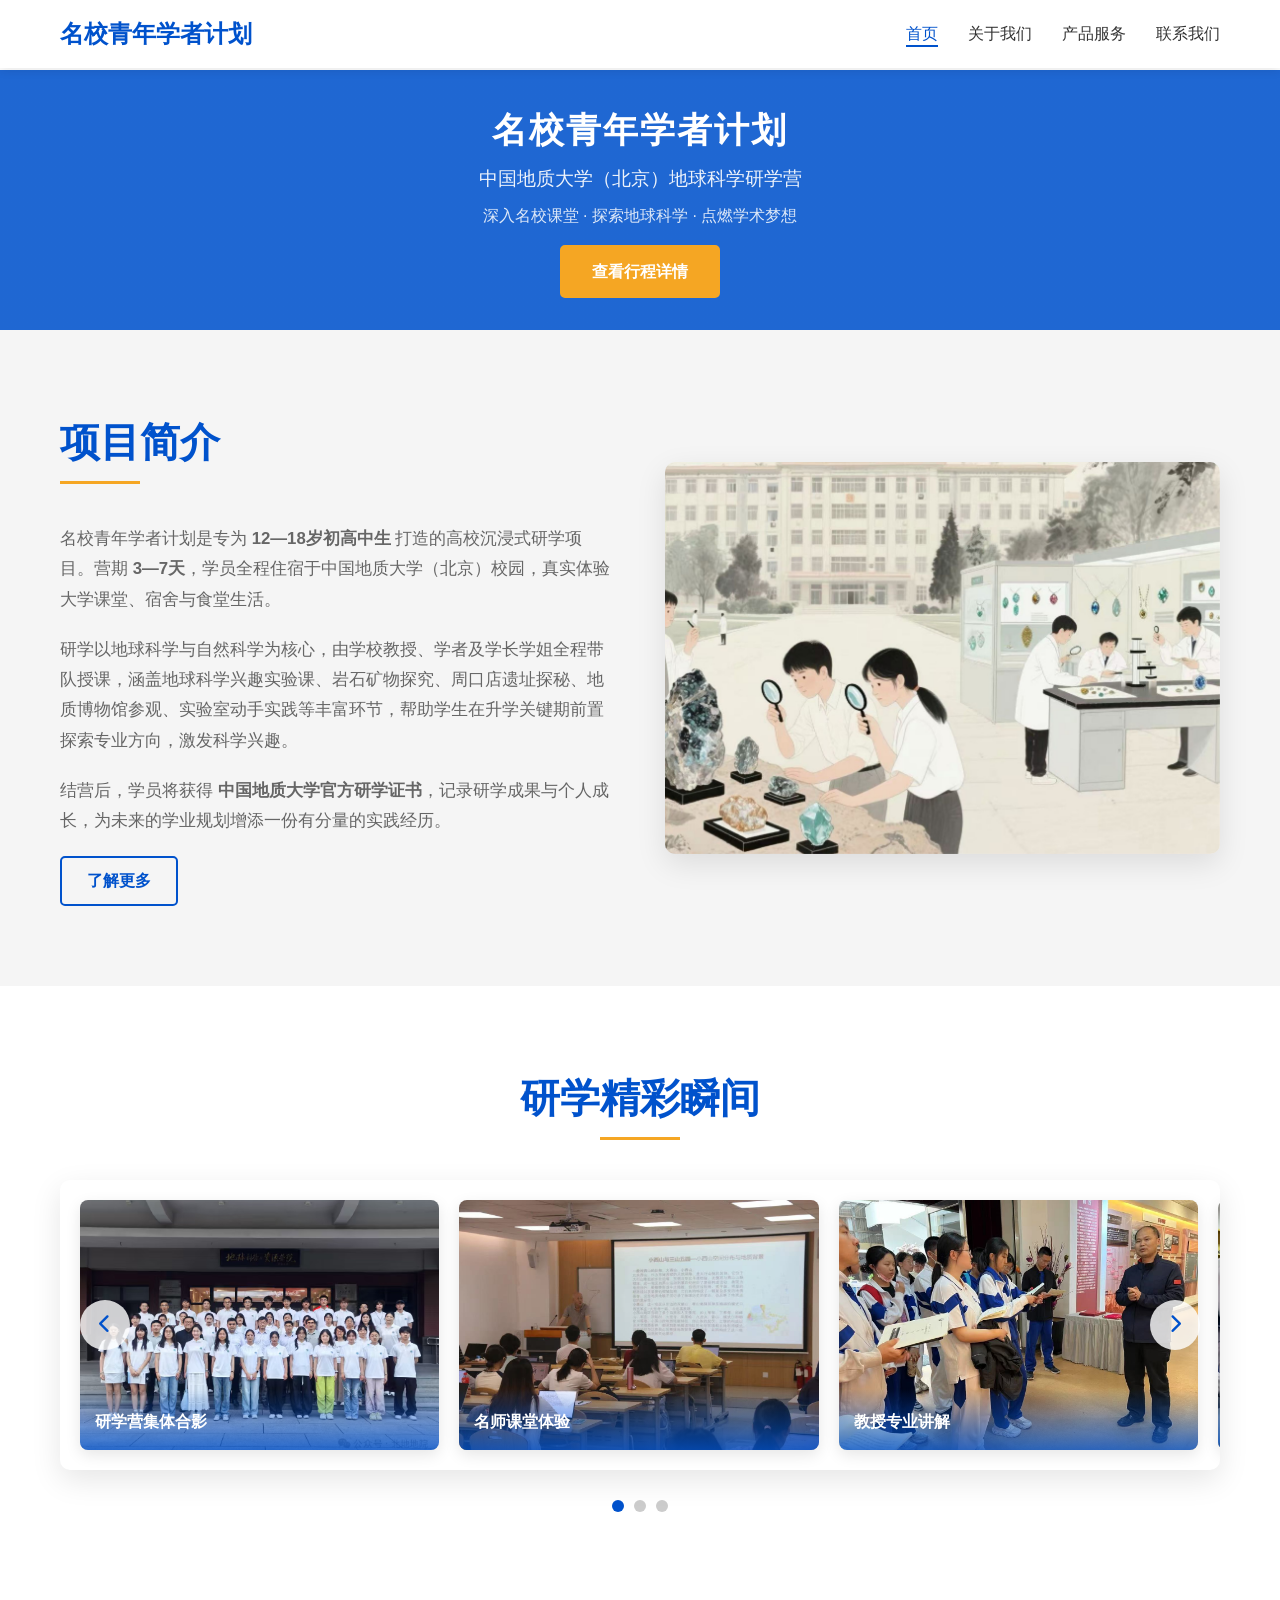
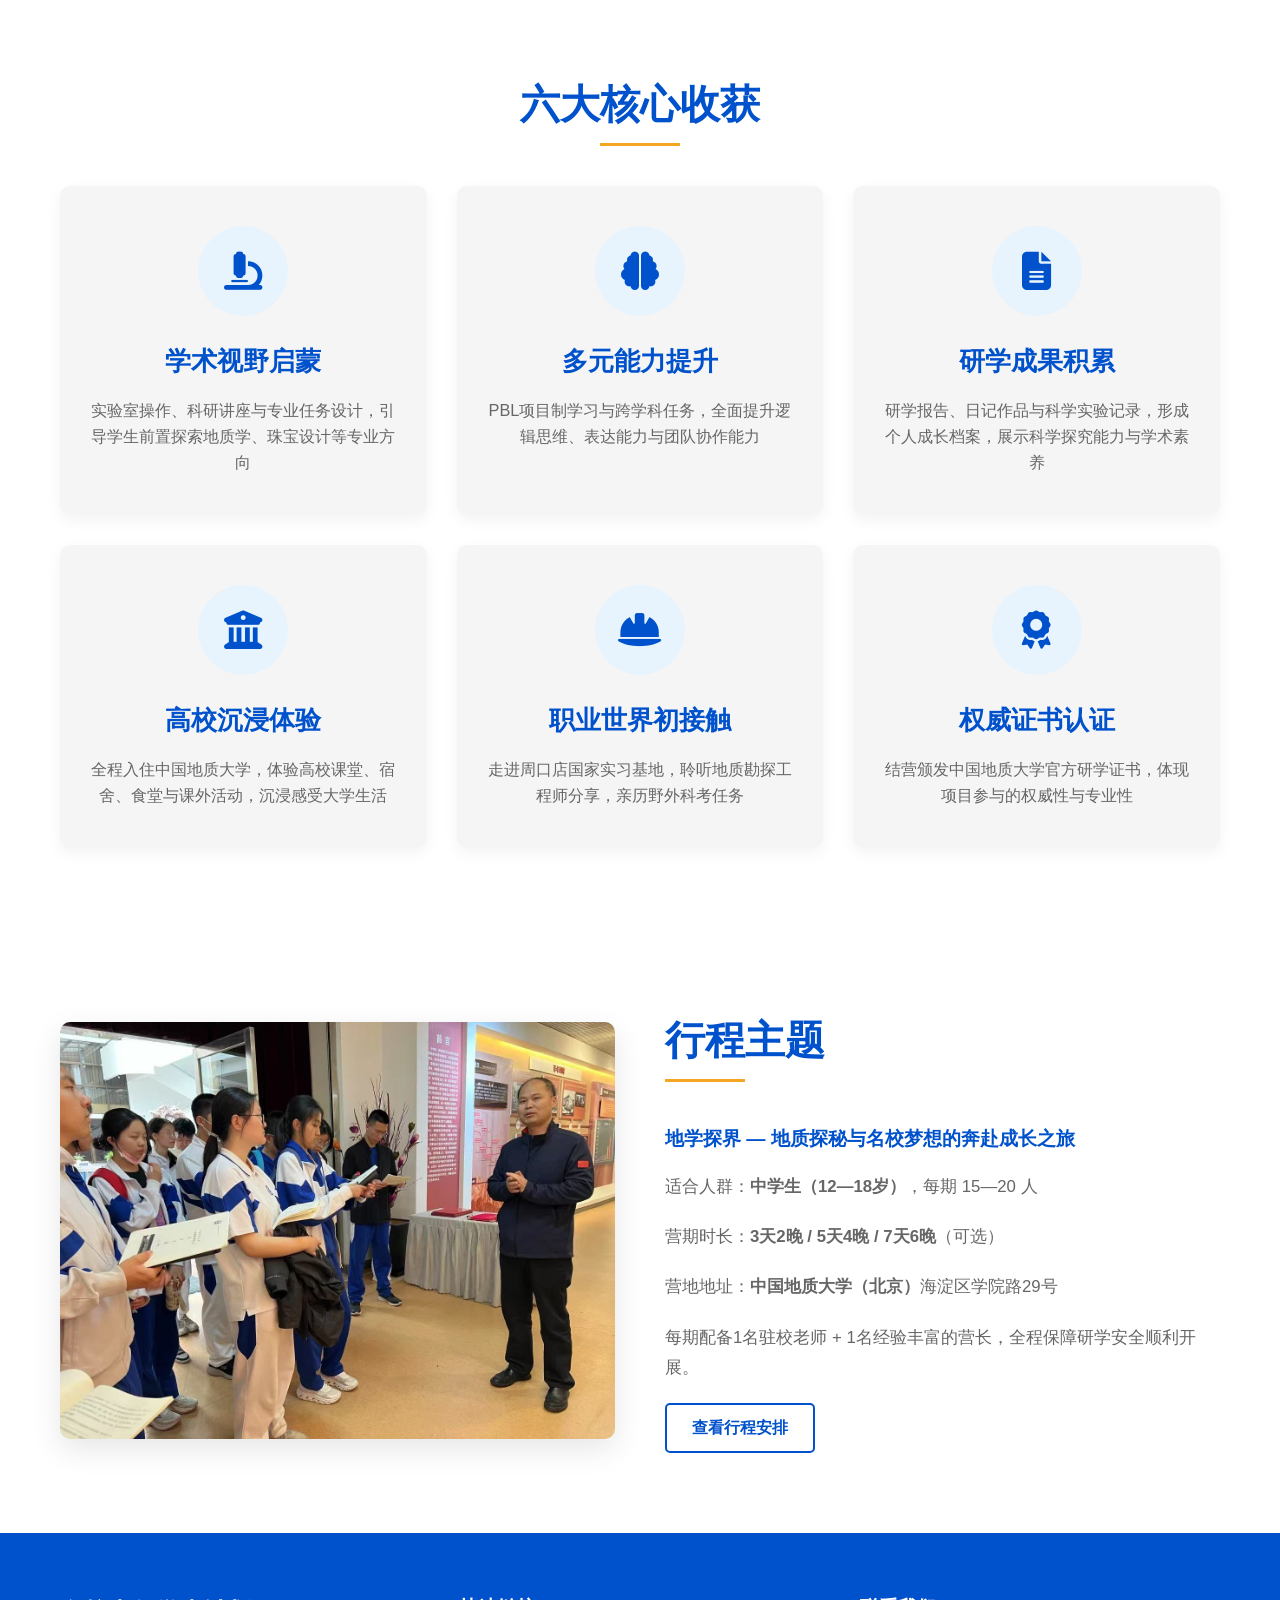
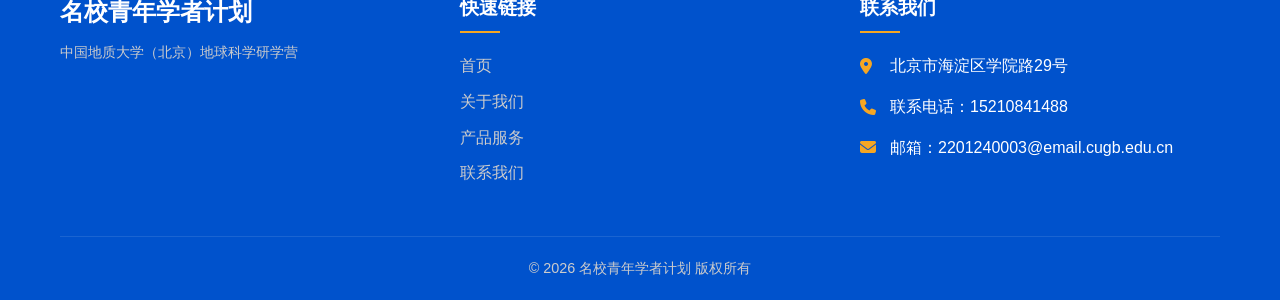
==== index.html @ 051f8dee "Add files via upload" ====
<!DOCTYPE html>
<html lang="zh-CN">
<head>
    <meta charset="UTF-8">
    <meta name="viewport" content="width=device-width, initial-scale=1.0">
    <title>名校青年学者计划 - 中国地质大学（北京）地球科学研学营</title>
    <link rel="stylesheet" href="css/style.css">
    <link rel="stylesheet" href="https://cdnjs.cloudflare.com/ajax/libs/font-awesome/6.4.0/css/all.min.css">
</head>
<body>
    <!-- 导航栏 -->
    <nav class="navbar">
        <div class="container">
            <div class="logo">
                <span class="logo-text">名校青年学者计划</span>
            </div>
            <ul class="nav-links">
                <li><a href="index.html" class="active">首页</a></li>
                <li><a href="about.html">关于我们</a></li>
                <li><a href="services.html">产品服务</a></li>
                <li><a href="contact.html">联系我们</a></li>
            </ul>
            <div class="mobile-menu-btn">
                <i class="fas fa-bars"></i>
            </div>
        </div>
    </nav>

    <!-- 首页横幅（细横条） -->
    <header class="hero-section">
        <div class="hero-content">
            <h1>名校青年学者计划</h1>
            <h2>中国地质大学（北京）地球科学研学营</h2>
            <p>深入名校课堂 · 探索地球科学 · 点燃学术梦想</p>
            <a href="services.html" class="btn-primary">查看行程详情</a>
        </div>
    </header>

    <!-- 项目简介 -->
    <section class="intro-section">
        <div class="container">
            <div class="intro-content">
                <div class="intro-text">
                    <h2 class="section-title">项目简介</h2>
                    <p>名校青年学者计划是专为 <strong>12—18岁初高中生</strong> 打造的高校沉浸式研学项目。营期 <strong>3—7天</strong>，学员全程住宿于中国地质大学（北京）校园，真实体验大学课堂、宿舍与食堂生活。</p>
                    <p>研学以地球科学与自然科学为核心，由学校教授、学者及学长学姐全程带队授课，涵盖地球科学兴趣实验课、岩石矿物探究、周口店遗址探秘、地质博物馆参观、实验室动手实践等丰富环节，帮助学生在升学关键期前置探索专业方向，激发科学兴趣。</p>
                    <p>结营后，学员将获得 <strong>中国地质大学官方研学证书</strong>，记录研学成果与个人成长，为未来的学业规划增添一份有分量的实践经历。</p>
                    <a href="about.html" class="btn-secondary">了解更多</a>
                </div>
                <div class="intro-image">
                    <img src="images/背景图.jpg" alt="名校课堂教学">
                </div>
            </div>
        </div>
    </section>

    <!-- 图片滚动展示 -->
    <section class="gallery-section">
        <div class="container">
            <h2 class="section-title">研学精彩瞬间</h2>
            <div class="gallery-slider">
                <div class="gallery-track">
                    <div class="gallery-item">
                        <img src="images/合影.jpg" alt="研学营集体合影">
                        <div class="img-caption">研学营集体合影</div>
                    </div>
                    <div class="gallery-item">
                        <img src="images/授课.jpg" alt="名师课堂体验">
                        <div class="img-caption">名师课堂体验</div>
                    </div>
                    <div class="gallery-item">
                        <img src="images/讲解.jpg" alt="教授专业讲解">
                        <div class="img-caption">教授专业讲解</div>
                    </div>
                    <div class="gallery-item">
                        <img src="images/实验 (5).jpg" alt="科学实验探究">
                        <div class="img-caption">科学实验探究</div>
                    </div>
                    <div class="gallery-item">
                        <img src="images/博物馆 (3).jpg" alt="博物馆标本观察">
                        <div class="img-caption">博物馆标本观察</div>
                    </div>
                    <div class="gallery-item">
                        <img src="images/博物馆.jpg" alt="地质博物馆参观">
                        <div class="img-caption">地质博物馆参观</div>
                    </div>
                    <div class="gallery-item">
                        <img src="images/实习 (2).jpg" alt="野外地质实习">
                        <div class="img-caption">野外地质实习</div>
                    </div>
                    <div class="gallery-item">
                        <img src="images/实习.jpg" alt="地质实践考察">
                        <div class="img-caption">地质实践考察</div>
                    </div>
                    <div class="gallery-item">
                        <img src="images/报告.jpg" alt="研学成果汇报">
                        <div class="img-caption">研学成果汇报</div>
                    </div>
                </div>
                <button class="slider-btn prev-btn"><i class="fas fa-chevron-left"></i></button>
                <button class="slider-btn next-btn"><i class="fas fa-chevron-right"></i></button>
            </div>
            <div class="gallery-dots"></div>
        </div>
    </section>

    <!-- 六大收获亮点 -->
    <section class="highlights-section">
        <div class="container">
            <h2 class="section-title">六大核心收获</h2>
            <div class="highlights-grid">
                <div class="highlight-card">
                    <div class="highlight-icon">
                        <i class="fas fa-microscope"></i>
                    </div>
                    <h3>学术视野启蒙</h3>
                    <p>实验室操作、科研讲座与专业任务设计，引导学生前置探索地质学、珠宝设计等专业方向</p>
                </div>
                <div class="highlight-card">
                    <div class="highlight-icon">
                        <i class="fas fa-brain"></i>
                    </div>
                    <h3>多元能力提升</h3>
                    <p>PBL项目制学习与跨学科任务，全面提升逻辑思维、表达能力与团队协作能力</p>
                </div>
                <div class="highlight-card">
                    <div class="highlight-icon">
                        <i class="fas fa-file-alt"></i>
                    </div>
                    <h3>研学成果积累</h3>
                    <p>研学报告、日记作品与科学实验记录，形成个人成长档案，展示科学探究能力与学术素养</p>
                </div>
                <div class="highlight-card">
                    <div class="highlight-icon">
                        <i class="fas fa-university"></i>
                    </div>
                    <h3>高校沉浸体验</h3>
                    <p>全程入住中国地质大学，体验高校课堂、宿舍、食堂与课外活动，沉浸感受大学生活</p>
                </div>
                <div class="highlight-card">
                    <div class="highlight-icon">
                        <i class="fas fa-hard-hat"></i>
                    </div>
                    <h3>职业世界初接触</h3>
                    <p>走进周口店国家实习基地，聆听地质勘探工程师分享，亲历野外科考任务</p>
                </div>
                <div class="highlight-card">
                    <div class="highlight-icon">
                        <i class="fas fa-award"></i>
                    </div>
                    <h3>权威证书认证</h3>
                    <p>结营颁发中国地质大学官方研学证书，体现项目参与的权威性与专业性</p>
                </div>
            </div>
        </div>
    </section>

    <!-- 行程主题与受众 -->
    <section class="intro-section" style="background-color: #fff;">
        <div class="container">
            <div class="intro-content">
                <div class="intro-image">
                    <img src="images/讲解.jpg" alt="专家讲解地质知识">
                </div>
                <div class="intro-text">
                    <h2 class="section-title">行程主题</h2>
                    <p style="font-size:1.2rem; color: var(--primary-color); font-weight:600; margin-bottom:15px;">地学探界 — 地质探秘与名校梦想的奔赴成长之旅</p>
                    <p>适合人群：<strong>中学生（12—18岁）</strong>，每期 15—20 人</p>
                    <p>营期时长：<strong>3天2晚 / 5天4晚 / 7天6晚</strong>（可选）</p>
                    <p>营地地址：<strong>中国地质大学（北京）</strong>海淀区学院路29号</p>
                    <p>每期配备1名驻校老师 + 1名经验丰富的营长，全程保障研学安全顺利开展。</p>
                    <a href="services.html" class="btn-secondary">查看行程安排</a>
                </div>
            </div>
        </div>
    </section>

    <!-- 页脚 -->
    <footer class="footer">
        <div class="container">
            <div class="footer-content">
                <div class="footer-logo">
                    <h3>名校青年学者计划</h3>
                    <p style="margin-top:10px; color:#ccc; font-size:0.9rem;">中国地质大学（北京）地球科学研学营</p>
                </div>
                <div class="footer-links">
                    <h4>快速链接</h4>
                    <ul>
                        <li><a href="index.html">首页</a></li>
                        <li><a href="about.html">关于我们</a></li>
                        <li><a href="services.html">产品服务</a></li>
                        <li><a href="contact.html">联系我们</a></li>
                    </ul>
                </div>
                <div class="footer-contact">
                    <h4>联系我们</h4>
                    <p><i class="fas fa-map-marker-alt"></i> 北京市海淀区学院路29号</p>
                    <p><i class="fas fa-phone"></i> 联系电话：15210841488</p>
                    <p><i class="fas fa-envelope"></i> 邮箱：2201240003@email.cugb.edu.cn</p>
                </div>
            </div>
            <div class="footer-bottom">
                <p>&copy; 2026 名校青年学者计划 版权所有</p>
            </div>
        </div>
    </footer>

    <script src="js/main.js"></script>
</body>
</html>
---- css/style.css ----
/* 全局样式 */
:root {
    --primary-color: #0052CC; /* 地大蓝 - 学校标准识别色 C:100 M:60 Y:0 K:20 */
    --secondary-color: #F5A623; /* 辅助色 - 橙色 */
    --accent-color: #E8F4FD; /* 浅蓝辅助色 */
    --dark-color: #333333;
    --light-color: #FFFFFF;
    --gray-color: #F5F5F5;
    --text-color: #333333;
    --text-light: #666666;
}

* {
    margin: 0;
    padding: 0;
    box-sizing: border-box;
}

body {
    font-family: 'Microsoft YaHei', 'Segoe UI', Arial, sans-serif;
    line-height: 1.6;
    color: var(--text-color);
}

.container {
    width: 100%;
    max-width: 1200px;
    margin: 0 auto;
    padding: 0 20px;
}

/* 导航栏样式 */
.navbar {
    background-color: var(--light-color);
    box-shadow: 0 2px 10px rgba(0, 0, 0, 0.1);
    position: fixed;
    width: 100%;
    top: 0;
    z-index: 1000;
}

.navbar .container {
    display: flex;
    justify-content: space-between;
    align-items: center;
    padding: 15px 20px;
}

.logo {
    display: flex;
    align-items: center;
    gap: 10px;
}

.logo-img {
    height: 40px;
    width: auto;
}

.logo-text {
    font-size: 1.5rem;
    font-weight: bold;
    color: var(--primary-color);
}

.nav-links {
    display: flex;
    list-style: none;
    gap: 30px;
}

.nav-links a {
    text-decoration: none;
    color: var(--text-color);
    font-weight: 500;
    transition: color 0.3s;
    padding: 5px 0;
    position: relative;
}

.nav-links a:hover,
.nav-links a.active {
    color: var(--primary-color);
}

.nav-links a.active::after {
    content: '';
    position: absolute;
    bottom: 0;
    left: 0;
    width: 100%;
    height: 2px;
    background-color: var(--primary-color);
}

.mobile-menu-btn {
    display: none;
    font-size: 1.5rem;
    cursor: pointer;
    color: var(--primary-color);
}

/* 首页横幅 - 细横条样式 */
.hero-section {
    background: linear-gradient(rgba(0, 82, 204, 0.88), rgba(0, 82, 204, 0.88)), url('images/背景图.jpg');
    background-size: cover;
    background-position: center;
    display: flex;
    align-items: center;
    justify-content: center;
    text-align: center;
    color: var(--light-color);
    margin-top: 70px;
    padding: 32px 20px;
    position: relative;
}

.hero-overlay {
    display: none;
}

.hero-content {
    position: relative;
    z-index: 1;
    max-width: 900px;
    padding: 0 20px;
}

.hero-content h1 {
    font-size: 2.2rem;
    margin-bottom: 6px;
    font-weight: 700;
    letter-spacing: 2px;
}

.hero-content h2 {
    font-size: 1.2rem;
    margin-bottom: 8px;
    font-weight: 400;
    opacity: 0.92;
}

.hero-content p {
    font-size: 1rem;
    margin-bottom: 16px;
    opacity: 0.85;
}

.btn-primary {
    display: inline-block;
    background-color: var(--secondary-color);
    color: var(--light-color);
    padding: 12px 30px;
    border-radius: 5px;
    text-decoration: none;
    font-weight: 600;
    transition: all 0.3s;
    border: 2px solid var(--secondary-color);
}

.btn-primary:hover {
    background-color: transparent;
    color: var(--secondary-color);
}

.btn-secondary {
    display: inline-block;
    background-color: transparent;
    color: var(--primary-color);
    padding: 10px 25px;
    border-radius: 5px;
    text-decoration: none;
    font-weight: 600;
    transition: all 0.3s;
    border: 2px solid var(--primary-color);
}

.btn-secondary:hover {
    background-color: var(--primary-color);
    color: var(--light-color);
}

/* 背景图展示 */
.featured-image {
    padding: 80px 0;
    background-color: var(--gray-color);
}

.image-container {
    border-radius: 10px;
    overflow: hidden;
    box-shadow: 0 10px 30px rgba(0, 0, 0, 0.1);
}

.full-width-img {
    width: 100%;
    height: auto;
    display: block;
    transition: transform 0.5s;
}

.full-width-img:hover {
    transform: scale(1.02);
}

/* 图片滚动展示 */
.gallery-section {
    padding: 80px 0;
    background-color: var(--light-color);
}

.section-title {
    text-align: center;
    font-size: 2.5rem;
    margin-bottom: 50px;
    color: var(--primary-color);
    position: relative;
}

.section-title::after {
    content: '';
    position: absolute;
    bottom: -10px;
    left: 50%;
    transform: translateX(-50%);
    width: 80px;
    height: 3px;
    background-color: var(--secondary-color);
}

.gallery-slider {
    position: relative;
    overflow: hidden;
    border-radius: 10px;
    box-shadow: 0 10px 30px rgba(0, 0, 0, 0.1);
}

.gallery-track {
    display: flex;
    transition: transform 0.5s ease;
    gap: 20px;
    padding: 20px;
}

.gallery-item {
    min-width: calc(33.333% - 14px);
    position: relative;
    border-radius: 8px;
    overflow: hidden;
    box-shadow: 0 5px 15px rgba(0, 0, 0, 0.1);
    transition: transform 0.3s;
}

.gallery-item:hover {
    transform: translateY(-10px);
}

.gallery-item img {
    width: 100%;
    height: 250px;
    object-fit: cover;
    display: block;
}

.img-caption {
    position: absolute;
    bottom: 0;
    left: 0;
    width: 100%;
    background: linear-gradient(transparent, rgba(0, 82, 204, 0.8));
    color: var(--light-color);
    padding: 20px 15px 15px;
    font-weight: 600;
}

.slider-btn {
    position: absolute;
    top: 50%;
    transform: translateY(-50%);
    background-color: rgba(255, 255, 255, 0.8);
    border: none;
    width: 50px;
    height: 50px;
    border-radius: 50%;
    cursor: pointer;
    font-size: 1.2rem;
    color: var(--primary-color);
    transition: all 0.3s;
    z-index: 10;
    display: flex;
    align-items: center;
    justify-content: center;
}

.slider-btn:hover {
    background-color: var(--primary-color);
    color: var(--light-color);
}

.prev-btn {
    left: 20px;
}

.next-btn {
    right: 20px;
}

.gallery-dots {
    display: flex;
    justify-content: center;
    gap: 10px;
    margin-top: 30px;
}

.gallery-dots .dot {
    width: 12px;
    height: 12px;
    border-radius: 50%;
    background-color: #CCCCCC;
    cursor: pointer;
    transition: background-color 0.3s;
}

.gallery-dots .dot.active {
    background-color: var(--primary-color);
}

/* 简介部分 */
.intro-section {
    padding: 80px 0;
    background-color: var(--gray-color);
}

.intro-content {
    display: flex;
    align-items: center;
    gap: 50px;
}

.intro-text {
    flex: 1;
}

.intro-text h2 {
    text-align: left;
}

.intro-text h2::after {
    left: 0;
    transform: none;
}

.intro-text p {
    margin-bottom: 20px;
    color: var(--text-light);
    line-height: 1.8;
    font-size: 1.05rem;
}

.intro-image {
    flex: 1;
    border-radius: 10px;
    overflow: hidden;
    box-shadow: 0 10px 30px rgba(0, 0, 0, 0.1);
}

.intro-image img {
    width: 100%;
    height: auto;
    display: block;
    transition: transform 0.5s;
}

.intro-image:hover img {
    transform: scale(1.05);
}

/* 特色亮点 */
.highlights-section {
    padding: 80px 0;
    background-color: var(--light-color);
}

.highlights-grid {
    display: grid;
    grid-template-columns: repeat(3, 1fr);
    gap: 30px;
}

.highlight-card {
    background-color: var(--gray-color);
    padding: 40px 30px;
    border-radius: 10px;
    text-align: center;
    transition: all 0.3s;
    box-shadow: 0 5px 15px rgba(0, 0, 0, 0.05);
}

.highlight-card:hover {
    transform: translateY(-10px);
    box-shadow: 0 15px 30px rgba(0, 82, 204, 0.15);
}

.highlight-icon {
    width: 90px;
    height: 90px;
    background-color: var(--accent-color);
    border-radius: 50%;
    display: flex;
    align-items: center;
    justify-content: center;
    margin: 0 auto 25px;
    color: var(--primary-color);
    font-size: 2.4rem;
    transition: all 0.3s;
}

.highlight-card:hover .highlight-icon {
    background-color: var(--primary-color);
    color: var(--light-color);
}

.highlight-card h3 {
    font-size: 1.6rem;
    margin-bottom: 15px;
    color: var(--primary-color);
}

.highlight-card p {
    color: var(--text-light);
    font-size: 1.02rem;
}

/* 页脚样式 */
.footer {
    background-color: var(--primary-color);
    color: var(--light-color);
    padding: 60px 0 0;
}

/* 内部页面样式 */
.page-header {
    background: linear-gradient(rgba(0, 82, 204, 0.85), rgba(0, 82, 204, 0.85)), url('images/背景图.jpg');
    background-size: cover;
    background-position: center;
    padding: 50px 0 40px;
    color: var(--light-color);
    text-align: center;
    margin-top: 70px;
}

.page-header h1 {
    font-size: 2.2rem;
    margin-bottom: 8px;
    font-weight: 700;
    letter-spacing: 1px;
}

.page-header p {
    font-size: 1rem;
    opacity: 0.88;
}

.section-desc {
    text-align: center;
    color: var(--text-light);
    max-width: 800px;
    margin: 0 auto 50px;
    line-height: 1.8;
    font-size: 1.05rem;
}

/* 关于我们页面样式 */
.about-intro {
    padding: 80px 0;
    background-color: var(--light-color);
}

.about-content {
    display: flex;
    align-items: center;
    gap: 50px;
}

.about-text {
    flex: 1;
}

.about-text h2 {
    text-align: left;
}

.about-text h2::after {
    left: 0;
    transform: none;
}

.about-text p {
    margin-bottom: 20px;
    color: var(--text-light);
    line-height: 1.8;
    font-size: 1.05rem;
}

.about-image {
    flex: 1;
    border-radius: 10px;
    overflow: hidden;
    box-shadow: 0 10px 30px rgba(0, 0, 0, 0.1);
}

.about-image img {
    width: 100%;
    height: auto;
    display: block;
    transition: transform 0.5s;
}

.about-image:hover img {
    transform: scale(1.05);
}

/* 使命与愿景 */
.mission-section {
    padding: 80px 0;
    background-color: var(--gray-color);
}

.mission-content {
    display: grid;
    grid-template-columns: repeat(auto-fit, minmax(300px, 1fr));
    gap: 30px;
}

.mission-card {
    background-color: var(--light-color);
    padding: 40px 30px;
    border-radius: 10px;
    text-align: center;
    transition: all 0.3s;
    box-shadow: 0 5px 15px rgba(0, 0, 0, 0.05);
}

.mission-card:hover {
    transform: translateY(-10px);
    box-shadow: 0 15px 30px rgba(0, 82, 204, 0.15);
}

.mission-icon {
    width: 80px;
    height: 80px;
    background-color: var(--accent-color);
    border-radius: 50%;
    display: flex;
    align-items: center;
    justify-content: center;
    margin: 0 auto 25px;
    color: var(--primary-color);
    font-size: 2rem;
    transition: all 0.3s;
}

.mission-card:hover .mission-icon {
    background-color: var(--primary-color);
    color: var(--light-color);
}

.mission-card h3 {
    font-size: 1.5rem;
    margin-bottom: 15px;
    color: var(--primary-color);
}

.mission-card p {
    color: var(--text-light);
    line-height: 1.8;
    font-size: 1.02rem;
}

/* 师资力量 */
.faculty-section {
    padding: 80px 0;
    background-color: var(--light-color);
}

.faculty-content {
    display: flex;
    align-items: center;
    gap: 50px;
}

.faculty-text {
    flex: 1;
}

.faculty-text h2 {
    text-align: left;
}

.faculty-text h2::after {
    left: 0;
    transform: none;
}

.faculty-text p {
    margin-bottom: 20px;
    color: var(--text-light);
    line-height: 1.8;
    font-size: 1.05rem;
}

.faculty-list {
    list-style: none;
    margin: 20px 0;
}

.faculty-list li {
    margin-bottom: 10px;
    color: var(--text-light);
    display: flex;
    align-items: center;
    gap: 10px;
}

.faculty-list i {
    color: var(--primary-color);
}

.faculty-image {
    flex: 1;
    border-radius: 10px;
    overflow: hidden;
    box-shadow: 0 10px 30px rgba(0, 0, 0, 0.1);
}

.faculty-image img {
    width: 100%;
    height: auto;
    display: block;
    transition: transform 0.5s;
}

.faculty-image:hover img {
    transform: scale(1.05);
}

/* 研究成果 */
.achievements-section {
    padding: 80px 0;
    background-color: var(--gray-color);
}

.achievements-grid {
    display: grid;
    grid-template-columns: repeat(auto-fit, minmax(200px, 1fr));
    gap: 30px;
}

.achievement-card {
    background-color: var(--light-color);
    padding: 40px 20px;
    border-radius: 10px;
    text-align: center;
    transition: all 0.3s;
    box-shadow: 0 5px 15px rgba(0, 0, 0, 0.05);
}

.achievement-card:hover {
    transform: translateY(-10px);
    box-shadow: 0 15px 30px rgba(0, 82, 204, 0.15);
}

.achievement-number {
    font-size: 3rem;
    font-weight: 700;
    color: var(--primary-color);
    margin-bottom: 10px;
}

.achievement-label {
    font-size: 1.2rem;
    color: var(--text-light);
}

/* 产品服务页面样式 */
.services-intro {
    padding: 80px 0;
    background-color: var(--light-color);
}

.services-grid {
    display: grid;
    grid-template-columns: repeat(auto-fit, minmax(250px, 1fr));
    gap: 30px;
}

.service-card {
    background-color: var(--gray-color);
    padding: 40px 30px;
    border-radius: 10px;
    text-align: center;
    transition: all 0.3s;
    box-shadow: 0 5px 15px rgba(0, 0, 0, 0.05);
}

.service-card:hover {
    transform: translateY(-10px);
    box-shadow: 0 15px 30px rgba(0, 82, 204, 0.15);
}

.service-icon {
    width: 80px;
    height: 80px;
    background-color: var(--accent-color);
    border-radius: 50%;
    display: flex;
    align-items: center;
    justify-content: center;
    margin: 0 auto 25px;
    color: var(--primary-color);
    font-size: 2rem;
    transition: all 0.3s;
}

.service-card:hover .service-icon {
    background-color: var(--primary-color);
    color: var(--light-color);
}

.service-card h3 {
    font-size: 1.5rem;
    margin-bottom: 15px;
    color: var(--primary-color);
}

.service-card p {
    color: var(--text-light);
    margin-bottom: 20px;
    line-height: 1.6;
    font-size: 1.02rem;
}

.service-list {
    list-style: none;
    text-align: left;
    margin-bottom: 25px;
}

.service-list li {
    margin-bottom: 10px;
    color: var(--text-light);
    display: flex;
    align-items: center;
    gap: 10px;
}

.service-list i {
    color: var(--secondary-color);
}

/* 特色活动 */
.activities-section {
    padding: 80px 0;
    background-color: var(--gray-color);
}

.activities-grid {
    display: grid;
    grid-template-columns: repeat(4, 1fr);
    gap: 20px;
}

.activity-card {
    background-color: var(--light-color);
    border-radius: 10px;
    overflow: hidden;
    box-shadow: 0 5px 15px rgba(0, 0, 0, 0.05);
    transition: all 0.3s;
}

.activity-card:hover {
    transform: translateY(-10px);
    box-shadow: 0 15px 30px rgba(0, 82, 204, 0.15);
}

.activity-image {
    height: 200px;
    overflow: hidden;
}

.activity-image img {
    width: 100%;
    height: 100%;
    object-fit: cover;
    transition: transform 0.5s;
}

.activity-card:hover .activity-image img {
    transform: scale(1.1);
}

.activity-info {
    padding: 25px;
}

.activity-info h3 {
    font-size: 1.3rem;
    margin-bottom: 10px;
    color: var(--primary-color);
}

.activity-info p {
    color: var(--text-light);
    line-height: 1.6;
    font-size: 1rem;
}

/* 报名流程 */
.process-section {
    padding: 80px 0;
    background-color: var(--light-color);
}

.process-steps {
    display: grid;
    grid-template-columns: repeat(auto-fit, minmax(200px, 1fr));
    gap: 30px;
    margin-top: 50px;
}

.process-step {
    text-align: center;
    padding: 30px 20px;
    background-color: var(--gray-color);
    border-radius: 10px;
    transition: all 0.3s;
    position: relative;
}

.process-step:hover {
    transform: translateY(-10px);
    box-shadow: 0 15px 30px rgba(0, 82, 204, 0.15);
}

.step-number {
    width: 60px;
    height: 60px;
    background-color: var(--primary-color);
    color: var(--light-color);
    border-radius: 50%;
    display: flex;
    align-items: center;
    justify-content: center;
    font-size: 1.5rem;
    font-weight: 700;
    margin: 0 auto 20px;
}

.process-step h3 {
    font-size: 1.3rem;
    margin-bottom: 10px;
    color: var(--primary-color);
}

.process-step p {
    color: var(--text-light);
    line-height: 1.6;
    font-size: 1rem;
}

/* 响应式设计补充 */
@media (max-width: 992px) {
    .about-content,
    .faculty-content {
        flex-direction: column;
    }
    
    .page-header h1 {
        font-size: 2.5rem;
    }
}

@media (max-width: 768px) {
    .page-header {
        padding: 100px 0 60px;
    }
    
    .page-header h1 {
        font-size: 2rem;
    }
    
    .page-header p {
        font-size: 1rem;
    }
    
    .mission-content,
    .services-grid,
    .activities-grid,
    .process-steps {
        grid-template-columns: 1fr;
    }
}

@media (max-width: 576px) {
    .page-header h1 {
        font-size: 1.8rem;
    }
    
    .section-title {
        font-size: 1.8rem;
    }
}

.footer-content {
    display: grid;
    grid-template-columns: repeat(auto-fit, minmax(250px, 1fr));
    gap: 40px;
    margin-bottom: 40px;
}

.footer-logo {
    display: flex;
    flex-direction: column;
    align-items: flex-start;
}

.footer-logo-img {
    height: 60px;
    width: auto;
    margin-bottom: 15px;
}

.footer-logo h3 {
    font-size: 1.5rem;
}

.footer-links h4,
.footer-contact h4 {
    font-size: 1.2rem;
    margin-bottom: 20px;
    position: relative;
    padding-bottom: 10px;
}

.footer-links h4::after,
.footer-contact h4::after {
    content: '';
    position: absolute;
    bottom: 0;
    left: 0;
    width: 40px;
    height: 2px;
    background-color: var(--secondary-color);
}

.footer-links ul {
    list-style: none;
}

.footer-links li {
    margin-bottom: 10px;
}

.footer-links a {
    color: #CCCCCC;
    text-decoration: none;
    transition: color 0.3s;
}

.footer-links a:hover {
    color: var(--secondary-color);
}

.footer-contact p {
    margin-bottom: 15px;
    display: flex;
    align-items: center;
    gap: 10px;
}

.footer-contact i {
    color: var(--secondary-color);
    width: 20px;
}

.footer-bottom {
    text-align: center;
    padding: 20px 0;
    border-top: 1px solid rgba(255, 255, 255, 0.1);
    color: #CCCCCC;
    font-size: 0.9rem;
}

/* 响应式设计 */
@media (max-width: 992px) {
    .intro-content {
        flex-direction: column;
    }
    
    .gallery-item {
        min-width: calc(50% - 10px);
    }
}

@media (max-width: 768px) {
    .nav-links {
        display: none;
        position: absolute;
        top: 100%;
        left: 0;
        width: 100%;
        background-color: var(--light-color);
        flex-direction: column;
        padding: 20px;
        box-shadow: 0 10px 20px rgba(0, 0, 0, 0.1);
        gap: 0;
    }
    
    .nav-links.active {
        display: flex;
    }
    
    .nav-links li {
        margin-bottom: 15px;
    }
    
    .mobile-menu-btn {
        display: block;
    }
    
    .hero-content h1 {
        font-size: 2.5rem;
    }
    
    .hero-content h2 {
        font-size: 1.5rem;
    }
    
    .gallery-item {
        min-width: 100%;
    }
    
    .section-title {
        font-size: 2rem;
    }
}

@media (max-width: 576px) {
    .hero-content h1 {
        font-size: 1.6rem;
    }

    .hero-content h2 {
        font-size: 1rem;
    }

    .btn-primary,
    .btn-secondary {
        padding: 10px 20px;
        font-size: 0.9rem;
    }
}

/* 核心收获响应式 - 小屏改2列 */
@media (max-width: 992px) {
    .highlights-grid {
        grid-template-columns: repeat(2, 1fr);
    }
}

@media (max-width: 576px) {
    .highlights-grid {
        grid-template-columns: 1fr;
    }
}
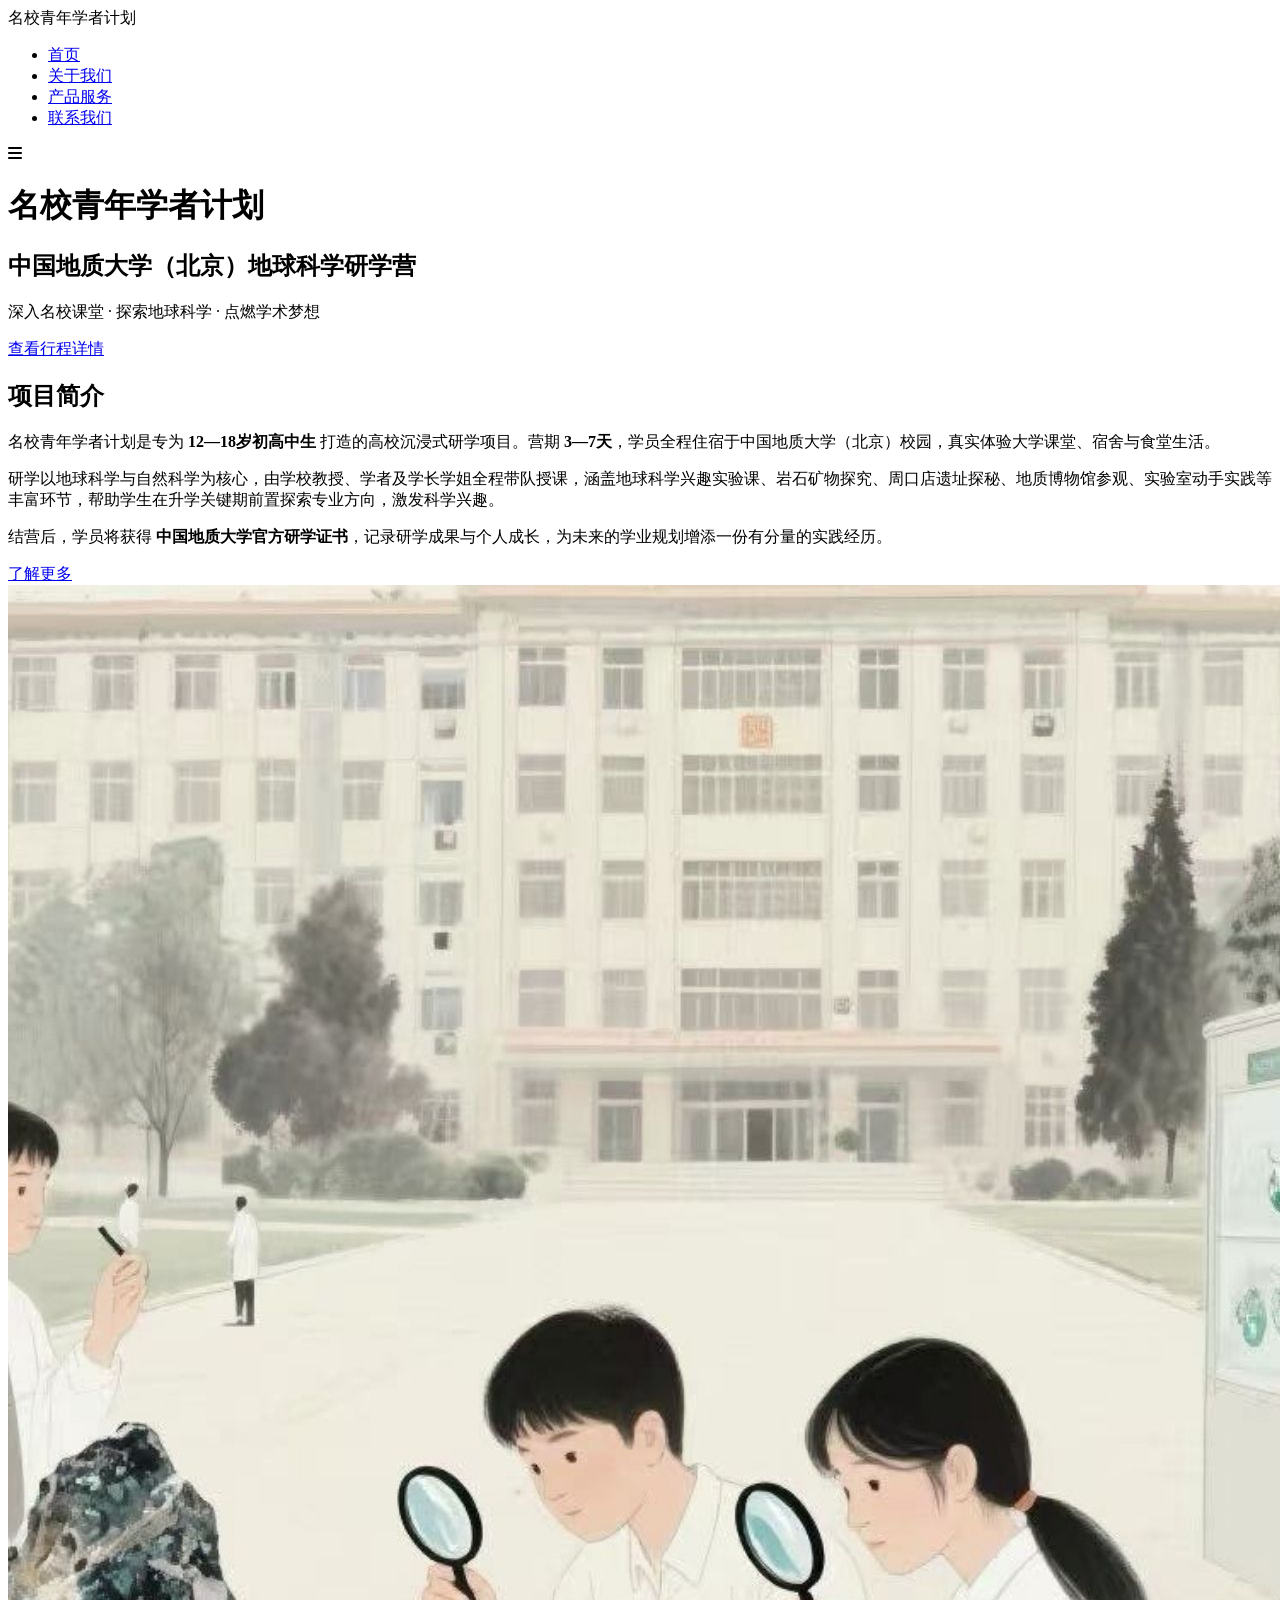
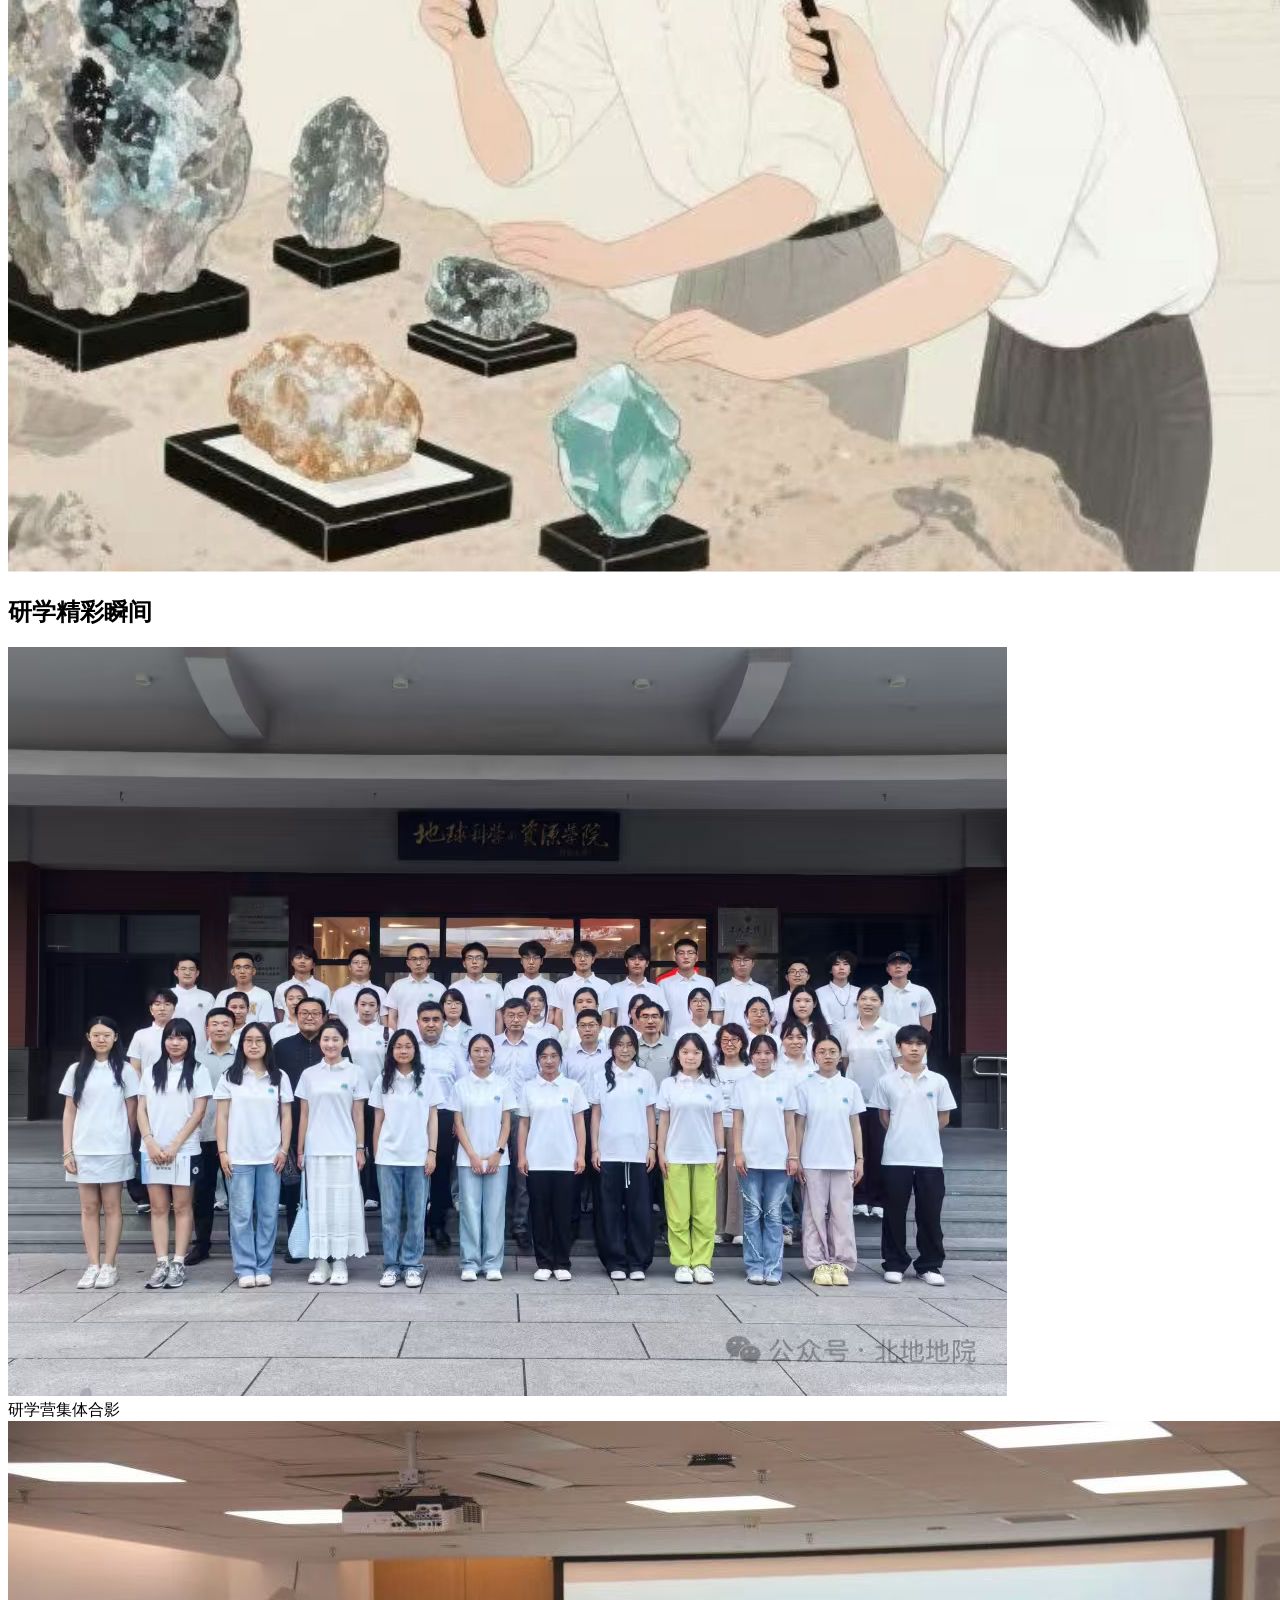
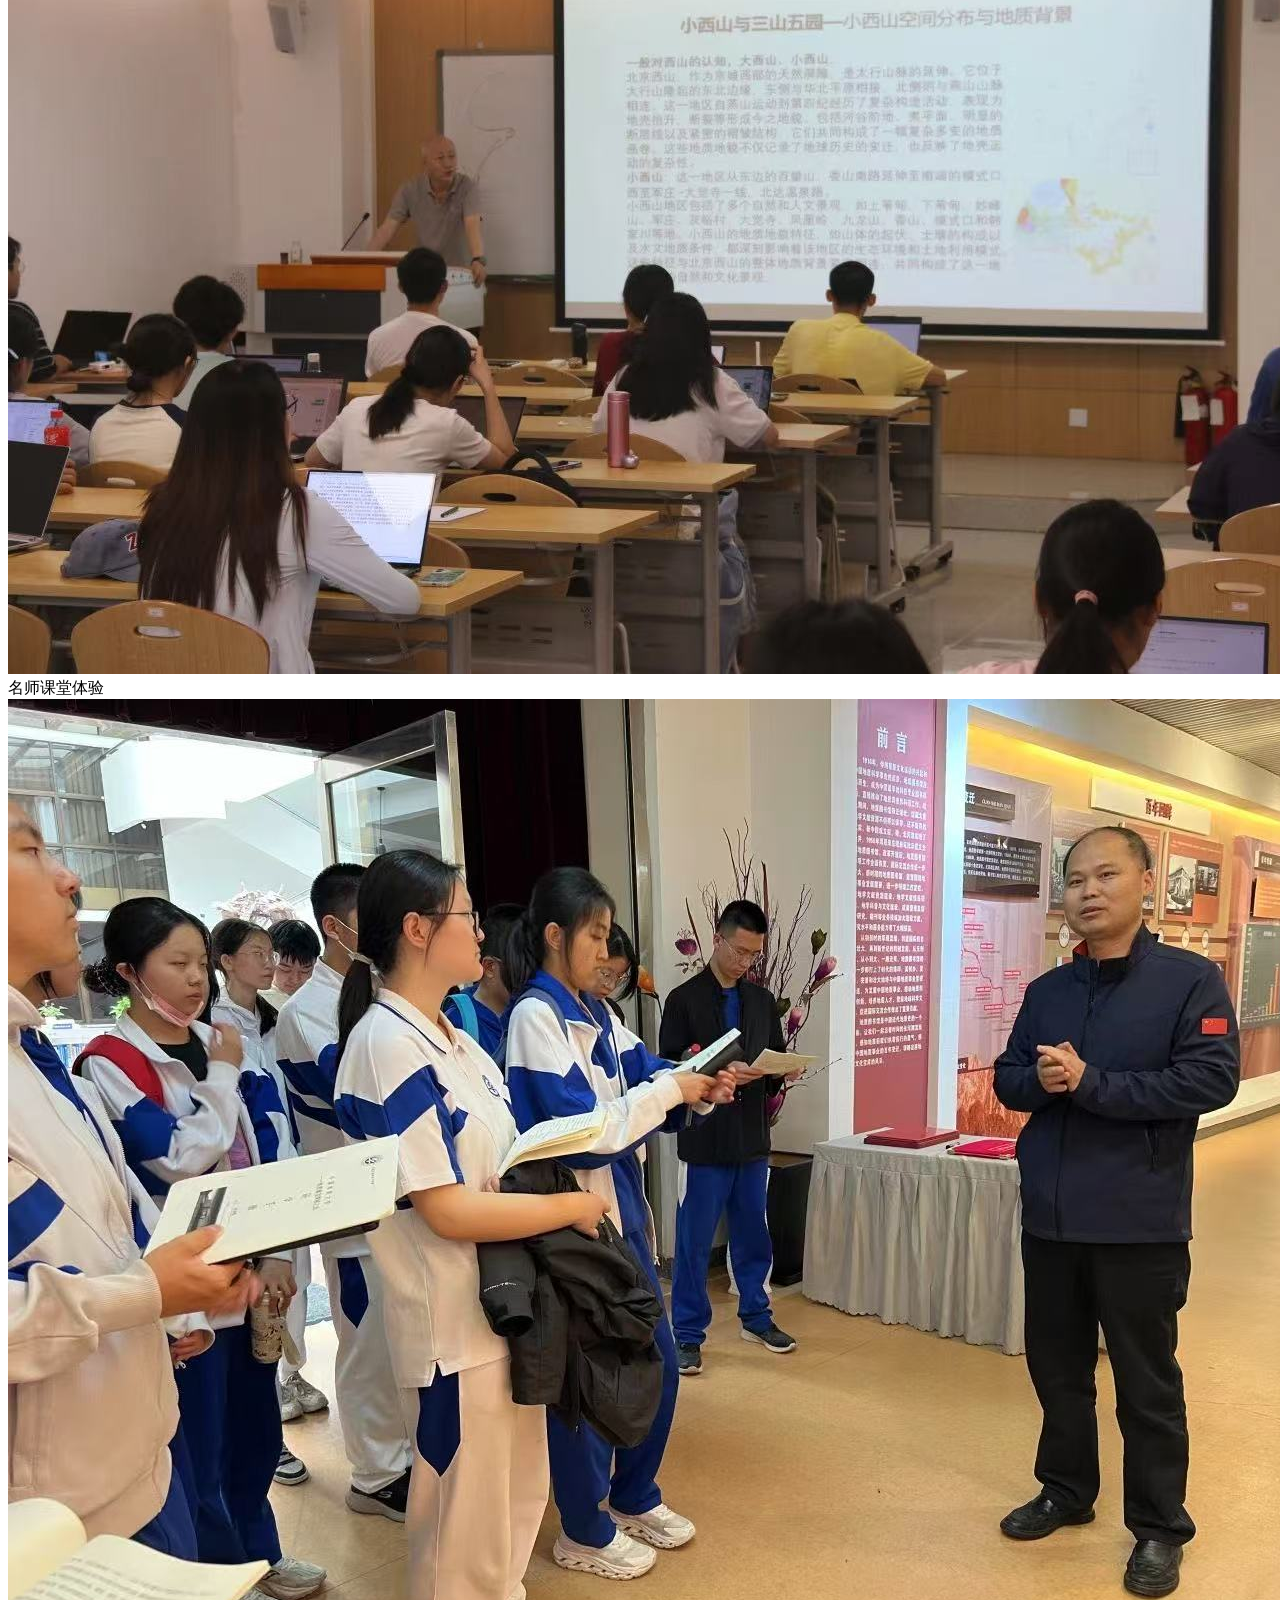
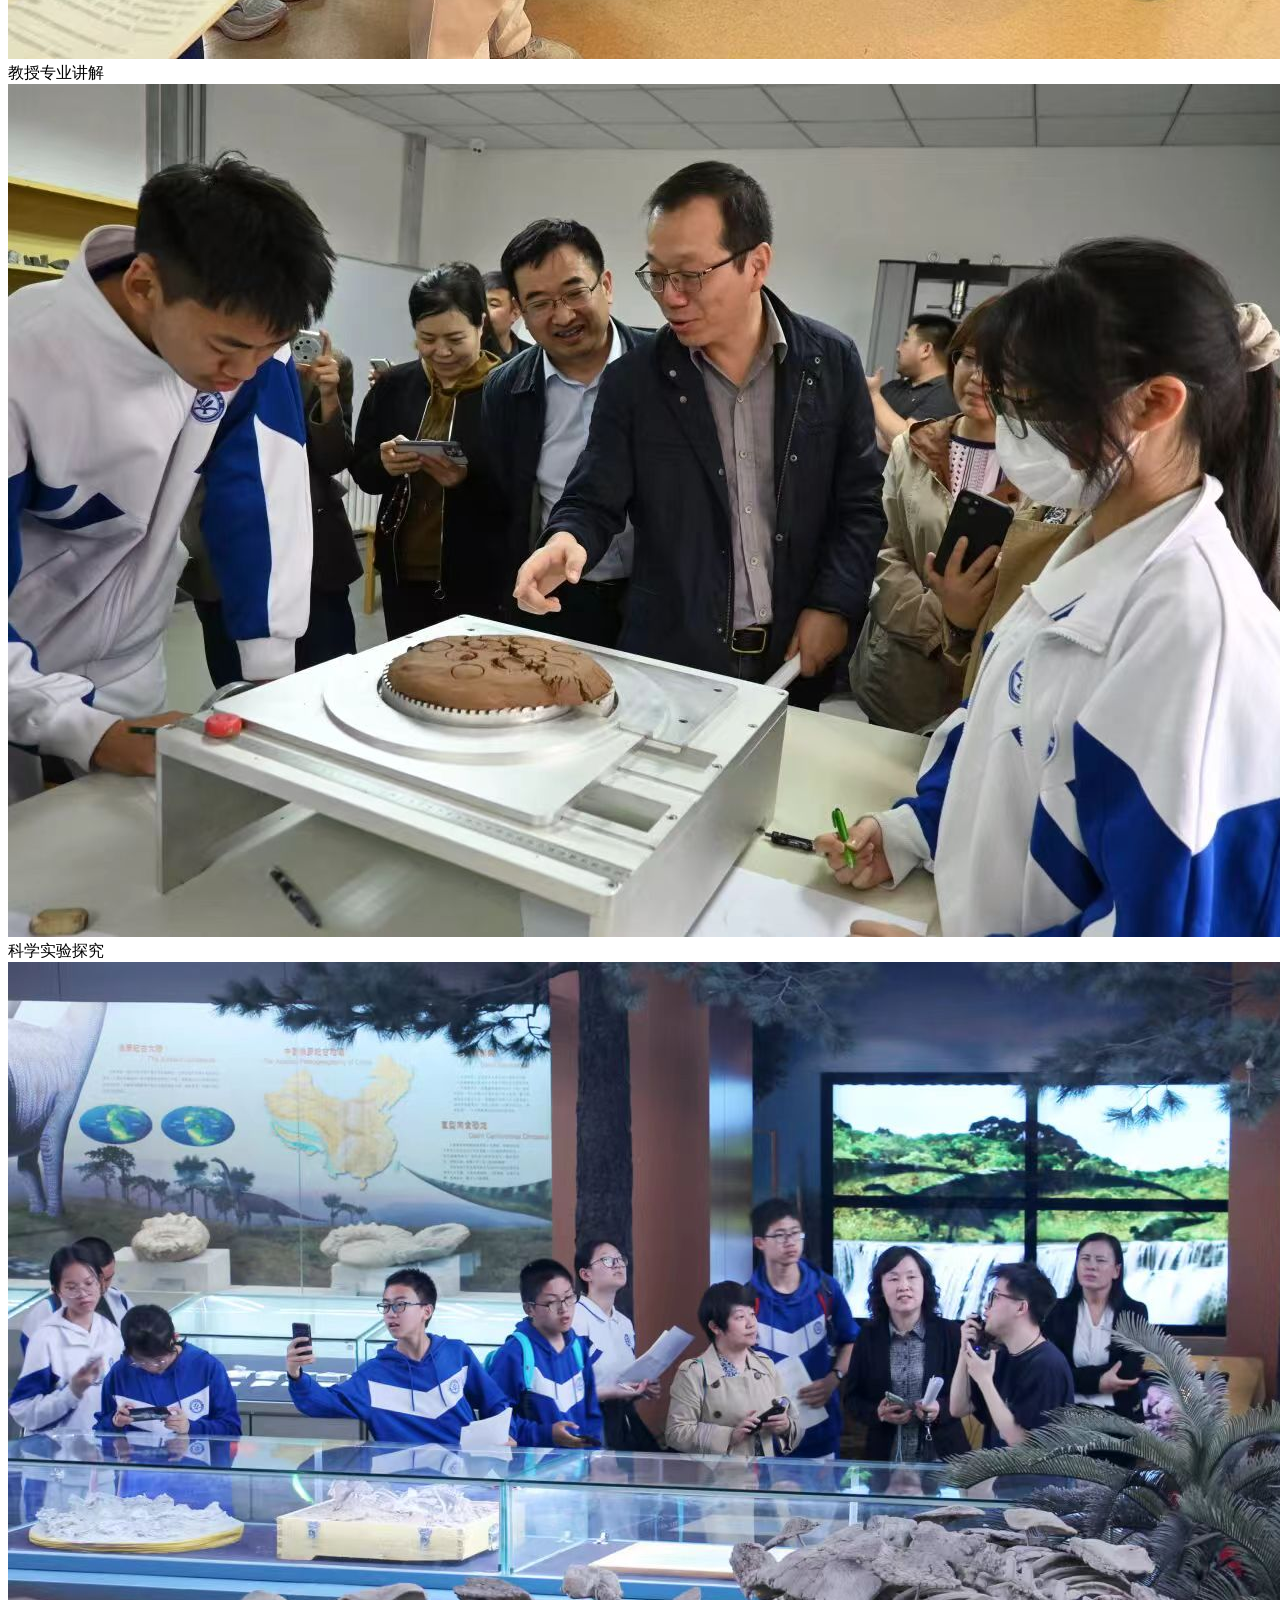
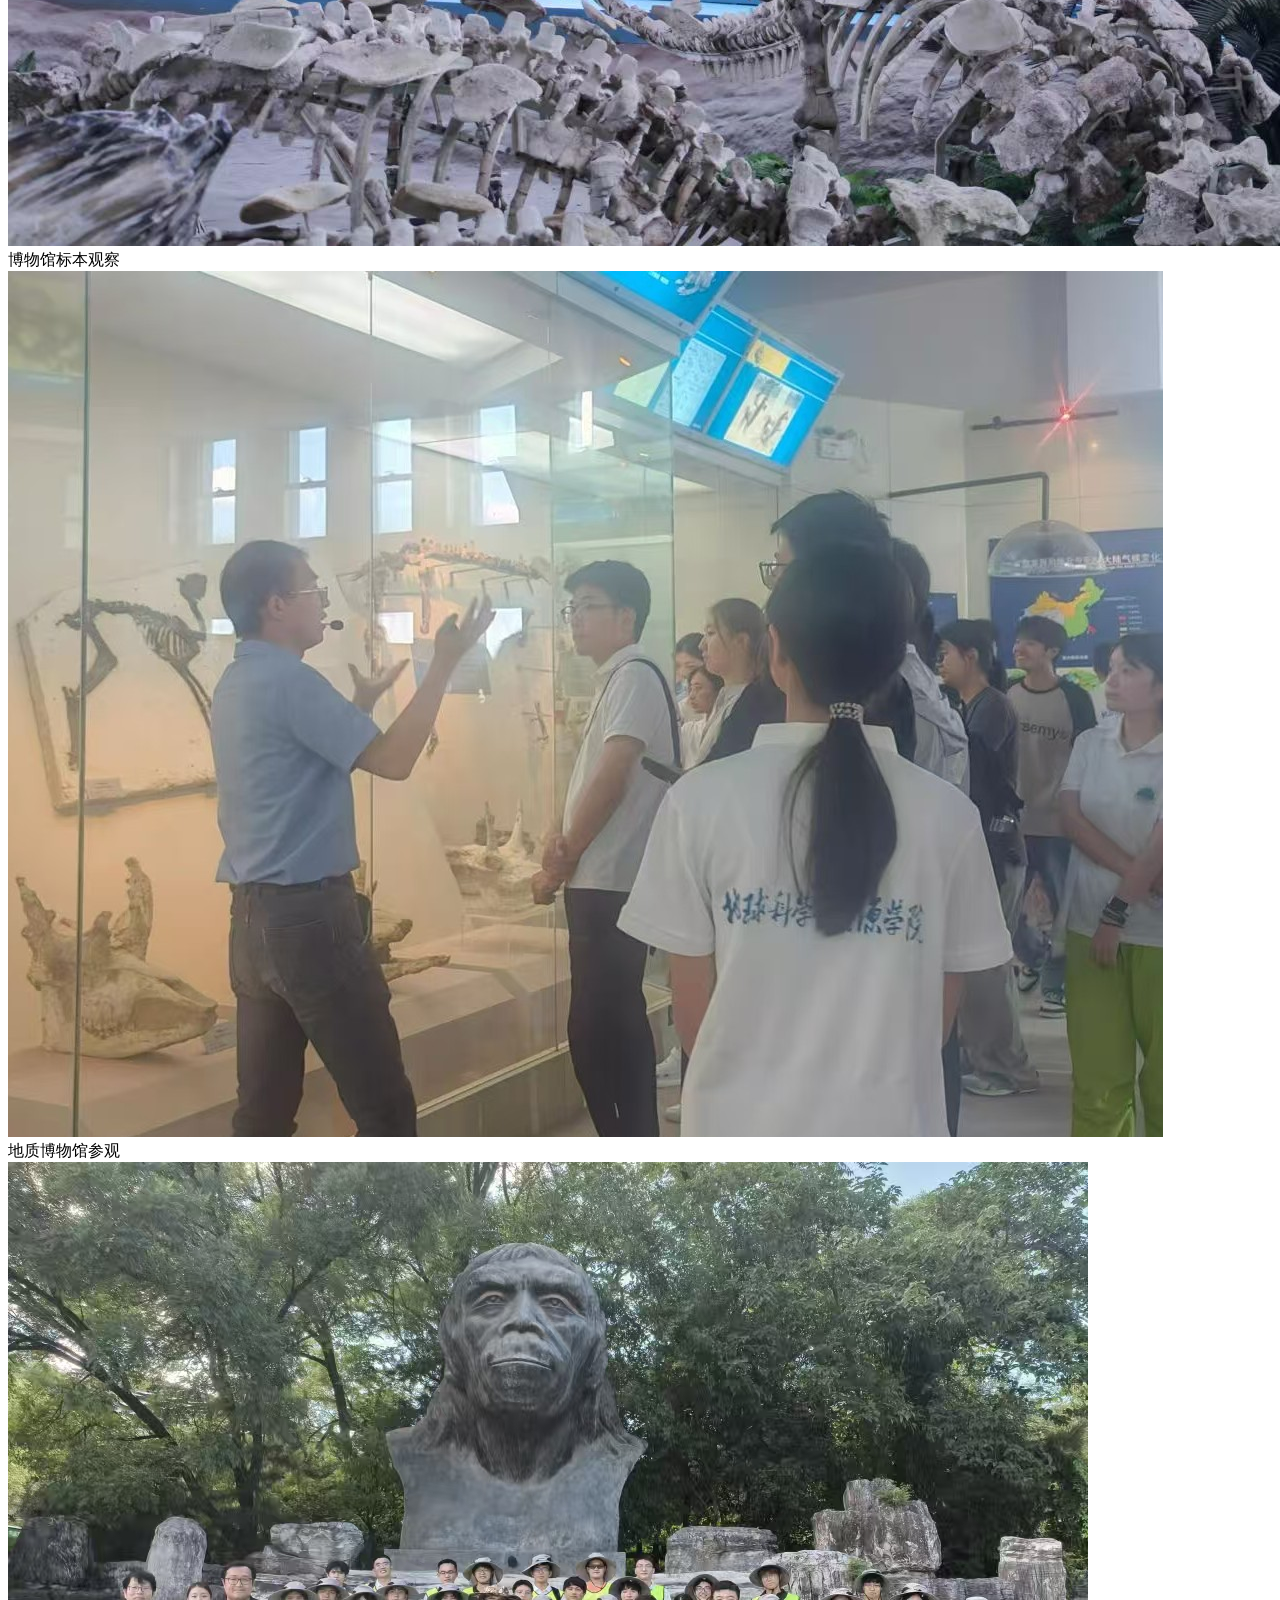
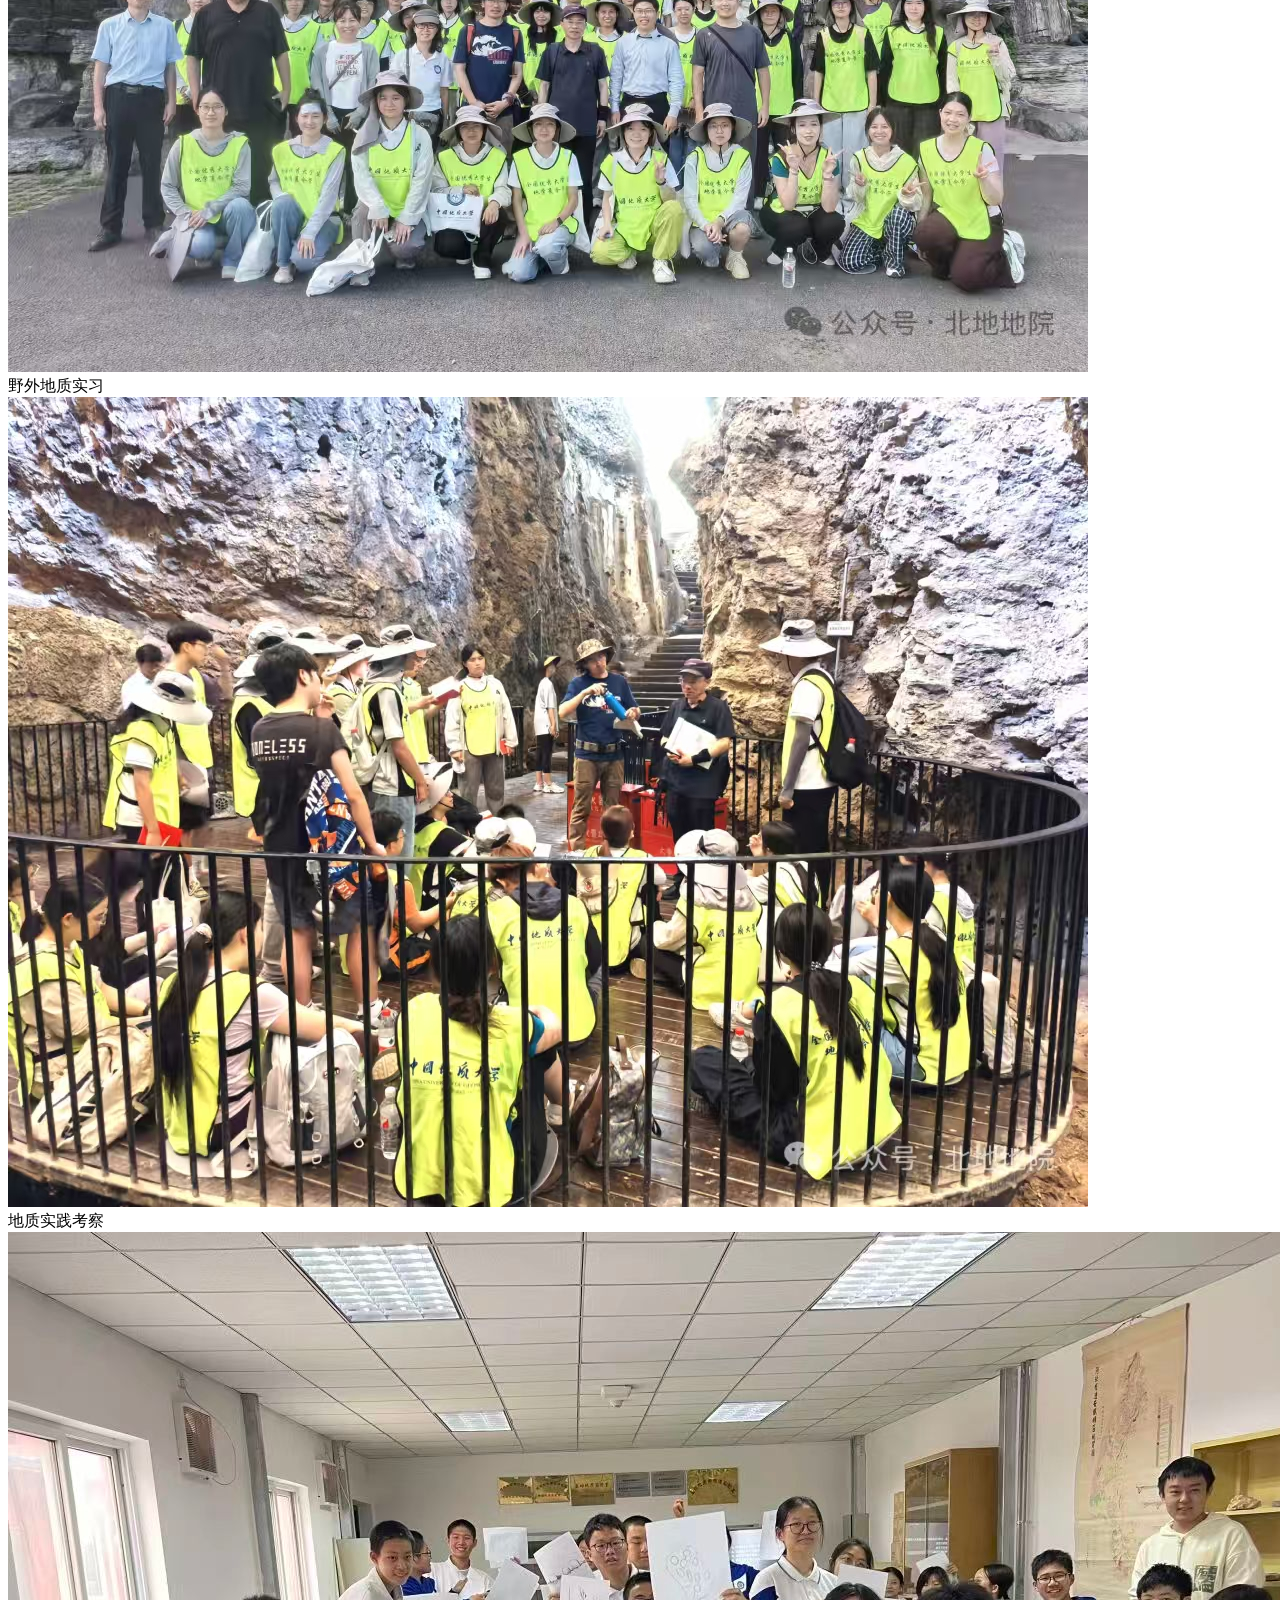
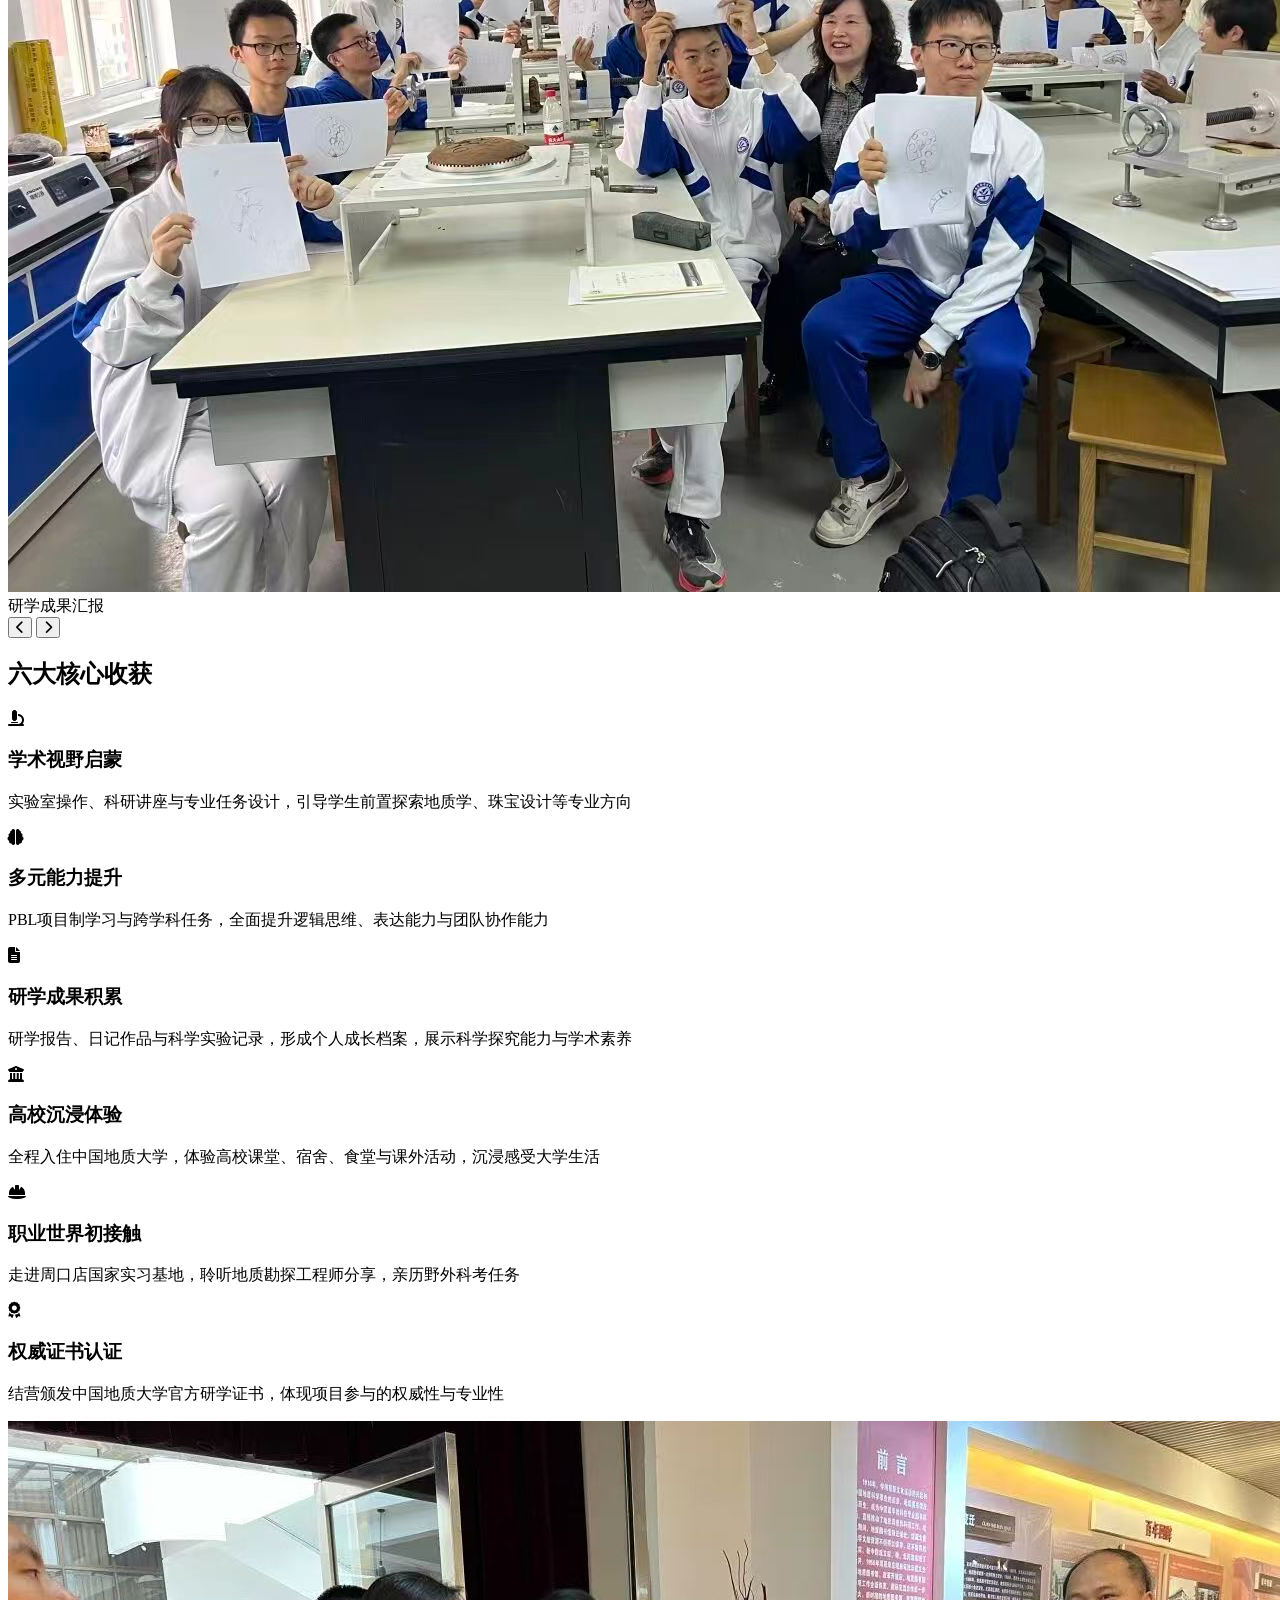
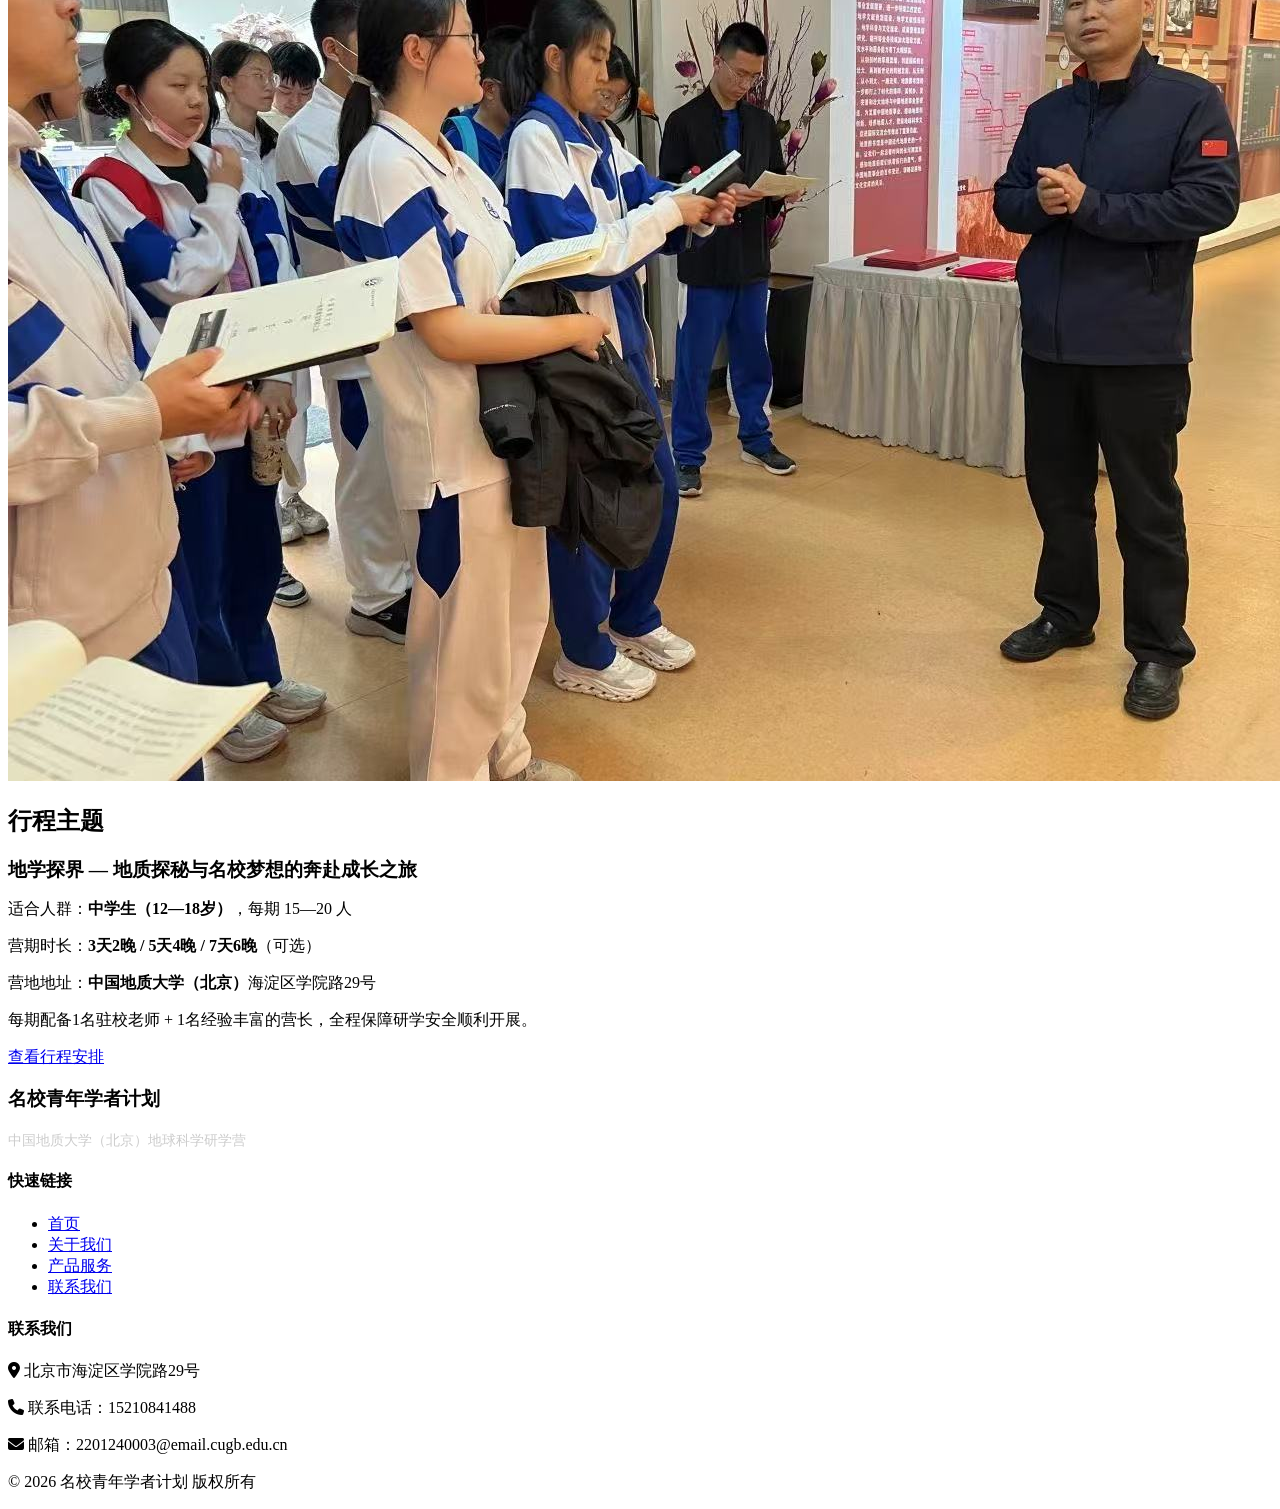
==== commit deef025b: "Update index.html" ====
--- a/index.html
+++ b/index.html
@@ -4,7 +4,7 @@
     <meta charset="UTF-8">
     <meta name="viewport" content="width=device-width, initial-scale=1.0">
     <title>名校青年学者计划 - 中国地质大学（北京）地球科学研学营</title>
-    <link rel="stylesheet" href="css/style.css">
+    <link rel="stylesheet" href="/yanxuepai/css/style.css">
     <link rel="stylesheet" href="https://cdnjs.cloudflare.com/ajax/libs/font-awesome/6.4.0/css/all.min.css">
 </head>
 <body>
@@ -207,4 +207,4 @@
 
     <script src="js/main.js"></script>
 </body>
-</html>+</html>
